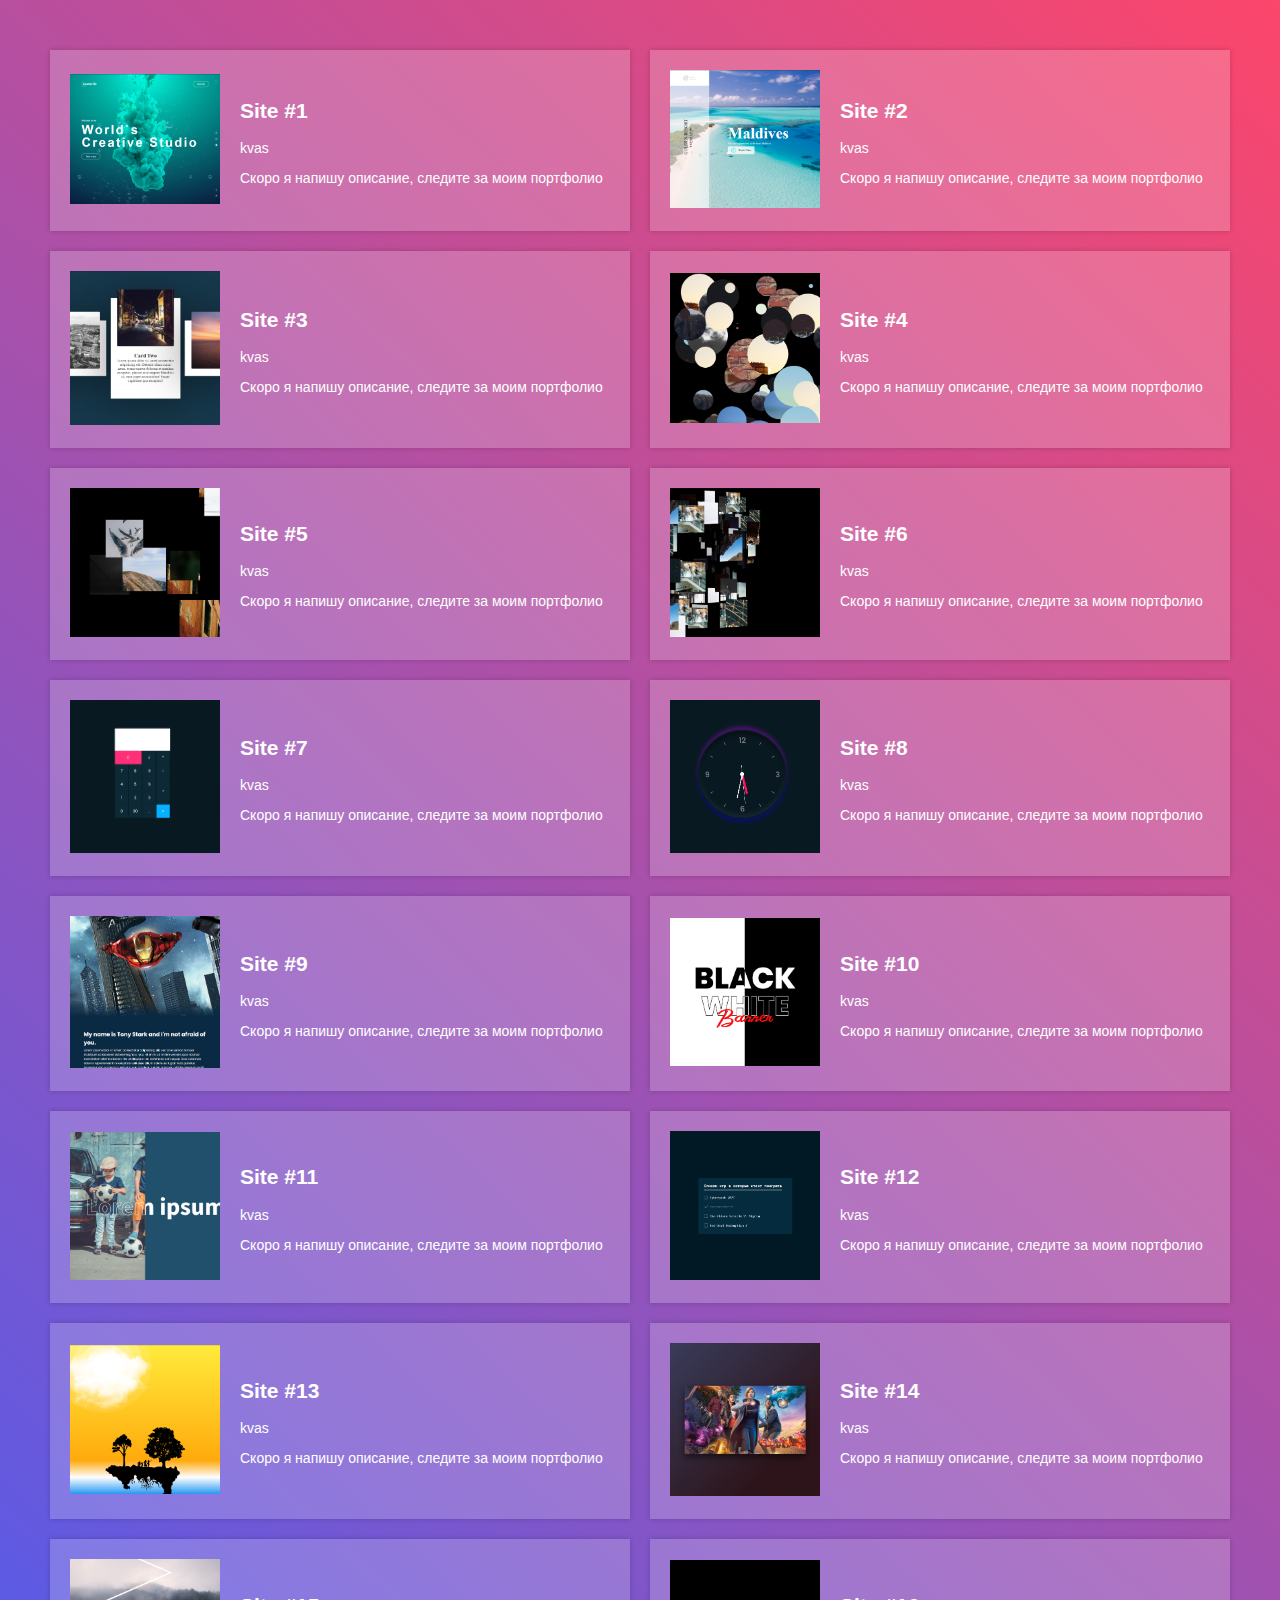
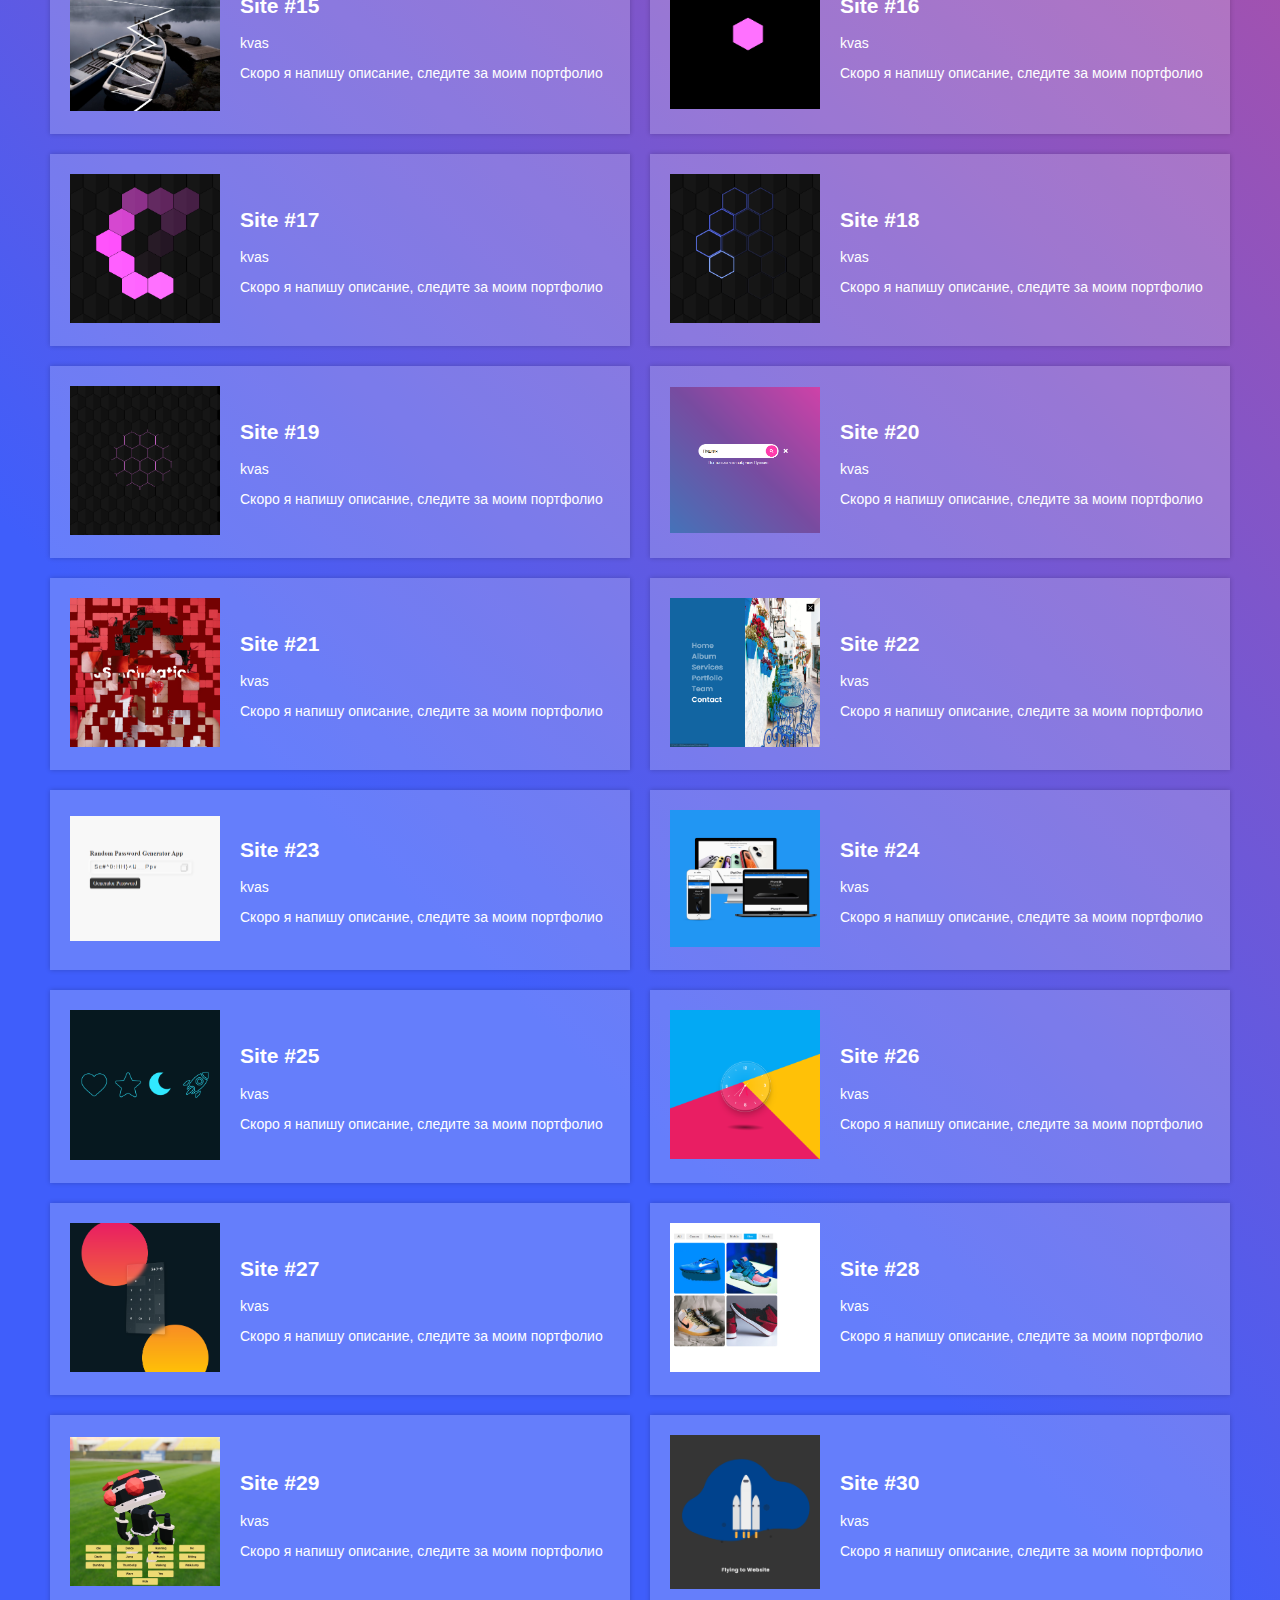
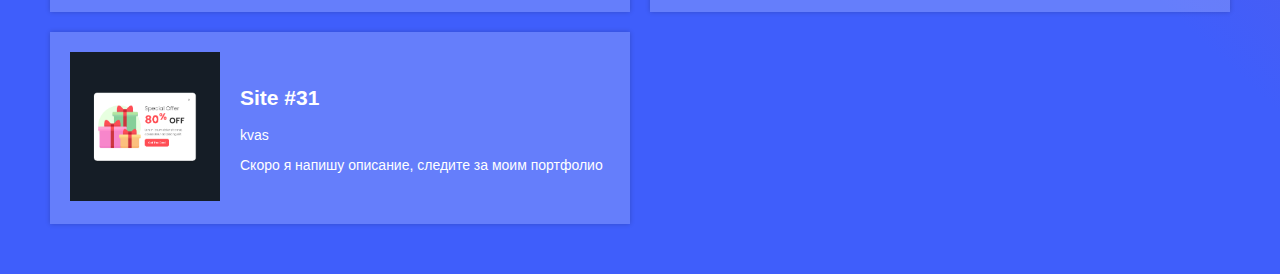
==== index.html @ 6a3a0700 "add all projects" ====
<!DOCTYPE html>
<html lang="en">
<head>
    <meta charset="UTF-8">
    <meta name="viewport" content="width=device-width, initial-scale=1.0">
    <title>Portfolio</title>
    <link rel="stylesheet" href="css/styleGRID.css">
    <link rel="stylesheet" href="css/style.css">
    <link rel="stylesheet" href="https://cdnjs.cloudflare.com/ajax/libs/animate.css/4.1.1/animate.min.css"/>
</head>
<body>
    <div class="albums">

        <div class="album animate__animated animate__flipInX">
            <a href="edison/site1/index.html">
                <img src="edison/site1/show.png" alt="">
            </a>
            <div class="album_details">
                <h2>Site #1</h2>
                <a href="#" target="_blank">
                    <p class="album_artist">kvas</p>
                </a>
                <p class="album_desc">Скоро я напишу описание, следите за моим портфолио</p>
            </div>
        </div>

        <div class="album animate__animated animate__flipInX">
            <a href="edison/site2/index.html">
                <img src="edison/site2/show.png" alt="">
            </a>
            <div class="album_details">
                <h2>Site #2</h2>
                <a href="#" target="_blank">
                    <p class="album_artist">kvas</p>
                </a>
                <p class="album_desc">Скоро я напишу описание, следите за моим портфолио</p>
            </div>
        </div>

        <div class="album animate__animated animate__flipInX">
            <a href="edison/site3/index.html">
                <img src="edison/site3/show.png" alt="">
            </a>
            <div class="album_details">
                <h2>Site #3</h2>
                <a href="#" target="_blank">
                    <p class="album_artist">kvas</p>
                </a>
                <p class="album_desc">Скоро я напишу описание, следите за моим портфолио</p>
            </div>
        </div>

        <div class="album animate__animated animate__flipInX">
            <a href="edison/site4/index.html">
                <img src="edison/site4/show.png" alt="">
            </a>
            <div class="album_details">
                <h2>Site #4</h2>
                <a href="#" target="_blank">
                    <p class="album_artist">kvas</p>
                </a>
                <p class="album_desc">Скоро я напишу описание, следите за моим портфолио</p>
            </div>
        </div>

        <div class="album animate__animated animate__flipInX">
            <a href="edison/site5/index.html">
                <img src="edison/site5/show.png" alt="">
            </a>
            <div class="album_details">
                <h2>Site #5</h2>
                <a href="#" target="_blank">
                    <p class="album_artist">kvas</p>
                </a>
                <p class="album_desc">Скоро я напишу описание, следите за моим портфолио</p>
            </div>
        </div>

        <div class="album animate__animated animate__flipInX">
            <a href="edison/site6/index.html">
                <img src="edison/site6/show.png" alt="">
            </a>
            <div class="album_details">
                <h2>Site #6</h2>
                <a href="#" target="_blank">
                    <p class="album_artist">kvas</p>
                </a>
                <p class="album_desc">Скоро я напишу описание, следите за моим портфолио</p>
            </div>
        </div>

        <div class="album animate__animated animate__flipInX">
            <a href="edison/site7/index.html">
                <img src="edison/site7/show.png" alt="">
            </a>
            <div class="album_details">
                <h2>Site #7</h2>
                <a href="#" target="_blank">
                    <p class="album_artist">kvas</p>
                </a>
                <p class="album_desc">Скоро я напишу описание, следите за моим портфолио</p>
            </div>
        </div>

        <div class="album animate__animated animate__flipInX">
            <a href="edison/site8/index.html">
                <img src="edison/site8/show.png" alt="">
            </a>
            <div class="album_details">
                <h2>Site #8</h2>
                <a href="#" target="_blank">
                    <p class="album_artist">kvas</p>
                </a>
                <p class="album_desc">Скоро я напишу описание, следите за моим портфолио</p>
            </div>
        </div>

        <div class="album animate__animated animate__flipInX">
            <a href="edison/site9/index.html">
                <img src="edison/site9/show.png" alt="">
            </a>
            <div class="album_details">
                <h2>Site #9</h2>
                <a href="#" target="_blank">
                    <p class="album_artist">kvas</p>
                </a>
                <p class="album_desc">Скоро я напишу описание, следите за моим портфолио</p>
            </div>
        </div>

        <div class="album animate__animated animate__flipInX">
            <a href="edison/site10/index.html">
                <img src="edison/site10/show.png" alt="">
            </a>
            <div class="album_details">
                <h2>Site #10</h2>
                <a href="#" target="_blank">
                    <p class="album_artist">kvas</p>
                </a>
                <p class="album_desc">Скоро я напишу описание, следите за моим портфолио</p>
            </div>
        </div>

        <div class="album animate__animated animate__flipInX">
            <a href="edison/site11/index.html">
                <img src="edison/site11/show.png" alt="">
            </a>
            <div class="album_details">
                <h2>Site #11</h2>
                <a href="#" target="_blank">
                    <p class="album_artist">kvas</p>
                </a>
                <p class="album_desc">Скоро я напишу описание, следите за моим портфолио</p>
            </div>
        </div>

        <div class="album animate__animated animate__flipInX">
            <a href="edison/site12/index.html">
                <img src="edison/site12/show.png" alt="">
            </a>
            <div class="album_details">
                <h2>Site #12</h2>
                <a href="#" target="_blank">
                    <p class="album_artist">kvas</p>
                </a>
                <p class="album_desc">Скоро я напишу описание, следите за моим портфолио</p>
            </div>
        </div>

        <div class="album animate__animated animate__flipInX">
            <a href="edison/site13/index.html">
                <img src="edison/site13/show.png" alt="">
            </a>
            <div class="album_details">
                <h2>Site #13</h2>
                <a href="#" target="_blank">
                    <p class="album_artist">kvas</p>
                </a>
                <p class="album_desc">Скоро я напишу описание, следите за моим портфолио</p>
            </div>
        </div>

        <div class="album animate__animated animate__flipInX">
            <a href="edison/site14/index.html">
                <img src="edison/site14/show.png" alt="">
            </a>
            <div class="album_details">
                <h2>Site #14</h2>
                <a href="#" target="_blank">
                    <p class="album_artist">kvas</p>
                </a>
                <p class="album_desc">Скоро я напишу описание, следите за моим портфолио</p>
            </div>
        </div>

        <div class="album animate__animated animate__flipInX">
            <a href="edison/site15/index.html">
                <img src="edison/site15/show.png" alt="">
            </a>
            <div class="album_details">
                <h2>Site #15</h2>
                <a href="#" target="_blank">
                    <p class="album_artist">kvas</p>
                </a>
                <p class="album_desc">Скоро я напишу описание, следите за моим портфолио</p>
            </div>
        </div>

        <div class="album animate__animated animate__flipInX">
            <a href="edison/site16/index.html">
                <img src="edison/site16/show.png" alt="">
            </a>
            <div class="album_details">
                <h2>Site #16</h2>
                <a href="#" target="_blank">
                    <p class="album_artist">kvas</p>
                </a>
                <p class="album_desc">Скоро я напишу описание, следите за моим портфолио</p>
            </div>
        </div>

        <div class="album animate__animated animate__flipInX">
            <a href="edison/site17/index.html">
                <img src="edison/site17/show.png" alt="">
            </a>
            <div class="album_details">
                <h2>Site #17</h2>
                <a href="#" target="_blank">
                    <p class="album_artist">kvas</p>
                </a>
                <p class="album_desc">Скоро я напишу описание, следите за моим портфолио</p>
            </div>
        </div>

        <div class="album animate__animated animate__flipInX">
            <a href="edison/site18/index.html">
                <img src="edison/site18/show.png" alt="">
            </a>
            <div class="album_details">
                <h2>Site #18</h2>
                <a href="#" target="_blank">
                    <p class="album_artist">kvas</p>
                </a>
                <p class="album_desc">Скоро я напишу описание, следите за моим портфолио</p>
            </div>
        </div>

        <div class="album animate__animated animate__flipInX">
            <a href="edison/site19/index.html">
                <img src="edison/site19/show.png" alt="">
            </a>
            <div class="album_details">
                <h2>Site #19</h2>
                <a href="#" target="_blank">
                    <p class="album_artist">kvas</p>
                </a>
                <p class="album_desc">Скоро я напишу описание, следите за моим портфолио</p>
            </div>
        </div>

        <div class="album animate__animated animate__flipInX">
            <a href="edison/site20/index.html">
                <img src="edison/site20/show.png" alt="">
            </a>
            <div class="album_details">
                <h2>Site #20</h2>
                <a href="#" target="_blank">
                    <p class="album_artist">kvas</p>
                </a>
                <p class="album_desc">Скоро я напишу описание, следите за моим портфолио</p>
            </div>
        </div>

        <div class="album animate__animated animate__flipInX">
            <a href="edison/site21/index.html">
                <img src="edison/site21/show.png" alt="">
            </a>
            <div class="album_details">
                <h2>Site #21</h2>
                <a href="#" target="_blank">
                    <p class="album_artist">kvas</p>
                </a>
                <p class="album_desc">Скоро я напишу описание, следите за моим портфолио</p>
            </div>
        </div>

        <div class="album animate__animated animate__flipInX">
            <a href="edison/site22/index.html">
                <img src="edison/site22/show.png" alt="">
            </a>
            <div class="album_details">
                <h2>Site #22</h2>
                <a href="#" target="_blank">
                    <p class="album_artist">kvas</p>
                </a>
                <p class="album_desc">Скоро я напишу описание, следите за моим портфолио</p>
            </div>
        </div>

        <div class="album animate__animated animate__flipInX">
            <a href="edison/site23/index.html">
                <img src="edison/site23/show.png" alt="">
            </a>
            <div class="album_details">
                <h2>Site #23</h2>
                <a href="#" target="_blank">
                    <p class="album_artist">kvas</p>
                </a>
                <p class="album_desc">Скоро я напишу описание, следите за моим портфолио</p>
            </div>
        </div>

        <div class="album animate__animated animate__flipInX">
            <a href="edison/site24/index.html">
                <img src="edison/site24/show.png" alt="">
            </a>
            <div class="album_details">
                <h2>Site #24</h2>
                <a href="#" target="_blank">
                    <p class="album_artist">kvas</p>
                </a>
                <p class="album_desc">Скоро я напишу описание, следите за моим портфолио</p>
            </div>
        </div>

        <div class="album animate__animated animate__flipInX">
            <a href="edison/site25/index.html">
                <img src="edison/site25/show.png" alt="">
            </a>
            <div class="album_details">
                <h2>Site #25</h2>
                <a href="#" target="_blank">
                    <p class="album_artist">kvas</p>
                </a>
                <p class="album_desc">Скоро я напишу описание, следите за моим портфолио</p>
            </div>
        </div>

        <div class="album animate__animated animate__flipInX">
            <a href="edison/site26/index.html">
                <img src="edison/site26/show.png" alt="">
            </a>
            <div class="album_details">
                <h2>Site #26</h2>
                <a href="#" target="_blank">
                    <p class="album_artist">kvas</p>
                </a>
                <p class="album_desc">Скоро я напишу описание, следите за моим портфолио</p>
            </div>
        </div>

        <div class="album animate__animated animate__flipInX">
            <a href="edison/site27/index.html">
                <img src="edison/site27/show.png" alt="">
            </a>
            <div class="album_details">
                <h2>Site #27</h2>
                <a href="#" target="_blank">
                    <p class="album_artist">kvas</p>
                </a>
                <p class="album_desc">Скоро я напишу описание, следите за моим портфолио</p>
            </div>
        </div>

        <div class="album animate__animated animate__flipInX">
            <a href="edison/site28/index.html">
                <img src="edison/site28/show.png" alt="">
            </a>
            <div class="album_details">
                <h2>Site #28</h2>
                <a href="#" target="_blank">
                    <p class="album_artist">kvas</p>
                </a>
                <p class="album_desc">Скоро я напишу описание, следите за моим портфолио</p>
            </div>
        </div>

        <div class="album animate__animated animate__flipInX">
            <a href="edison/site29/index.html">
                <img src="edison/site29/show.png" alt="">
            </a>
            <div class="album_details">
                <h2>Site #29</h2>
                <a href="#" target="_blank">
                    <p class="album_artist">kvas</p>
                </a>
                <p class="album_desc">Скоро я напишу описание, следите за моим портфолио</p>
            </div>
        </div>

        <div class="album animate__animated animate__flipInX">
            <a href="edison/site30/index.html">
                <img src="edison/site30/show.png" alt="">
            </a>
            <div class="album_details">
                <h2>Site #30</h2>
                <a href="#" target="_blank">
                    <p class="album_artist">kvas</p>
                </a>
                <p class="album_desc">Скоро я напишу описание, следите за моим портфолио</p>
            </div>
        </div>

        <div class="album animate__animated animate__flipInX">
            <a href="edison/site31/index.html">
                <img src="edison/site31/show.png" alt="">
            </a>
            <div class="album_details">
                <h2>Site #31</h2>
                <a href="#" target="_blank">
                    <p class="album_artist">kvas</p>
                </a>
                <p class="album_desc">Скоро я напишу описание, следите за моим портфолио</p>
            </div>
        </div>
        
    </div>
</body>
</html>
---- css/styleGRID.css ----
.albums{
    display: grid;
    grid-template-columns: repeat(auto-fit, minmax(400px, 1fr));
    grid-gap: 20px;
    
}

.album{
    display: grid;
    grid-template-columns: 150px 1fr;
    grid-gap: 20px;
    background-color: rgba(255, 255, 255, 0.2);
    box-shadow: 0px 0px 5px rgba(0, 0, 0, 0.2);
    padding: 20px;
    align-items: center;
}

.album img{
    width: 100%;
}

.album a{
    text-decoration: none;
    color: white;
}
 
@media (max-width: 640px){
    .albums{
        grid-template-columns: 1fr;
        grid-gap: 10px;
    }

    .album{
        grid-template-columns: 2fr 1fr;
        grid-gap: 10px;
        padding: 10px;
    }
}

@media (max-width: 380px){
    .albums{
        grid-gap: 5px;
    }
    .album{
        grid-template-columns: 1fr;
        grid-template-rows: 1.5fr 1fr;
        grid-gap: 5px;
        padding: 5px;
        text-align: center;
    }
    body{
        margin: 20px !important;
    }
    
}
---- css/style.css ----
html{
    font-size: 14px;
    font-weight: 300;
    font-family: -apple-system, BlinkMacSystemFont, 'Segoe UI', Roboto, Oxygen, Ubuntu, Cantarell, 'Open Sans', 'Helvetica Neue', sans-serif;
    color: white;
}

body{
    background: rgb(63,94,251);
    background: linear-gradient(43deg, rgba(63,94,251,1) 29%, rgba(252,70,107,1) 100%);
    margin: 50px;
    min-height: 100vh;
}
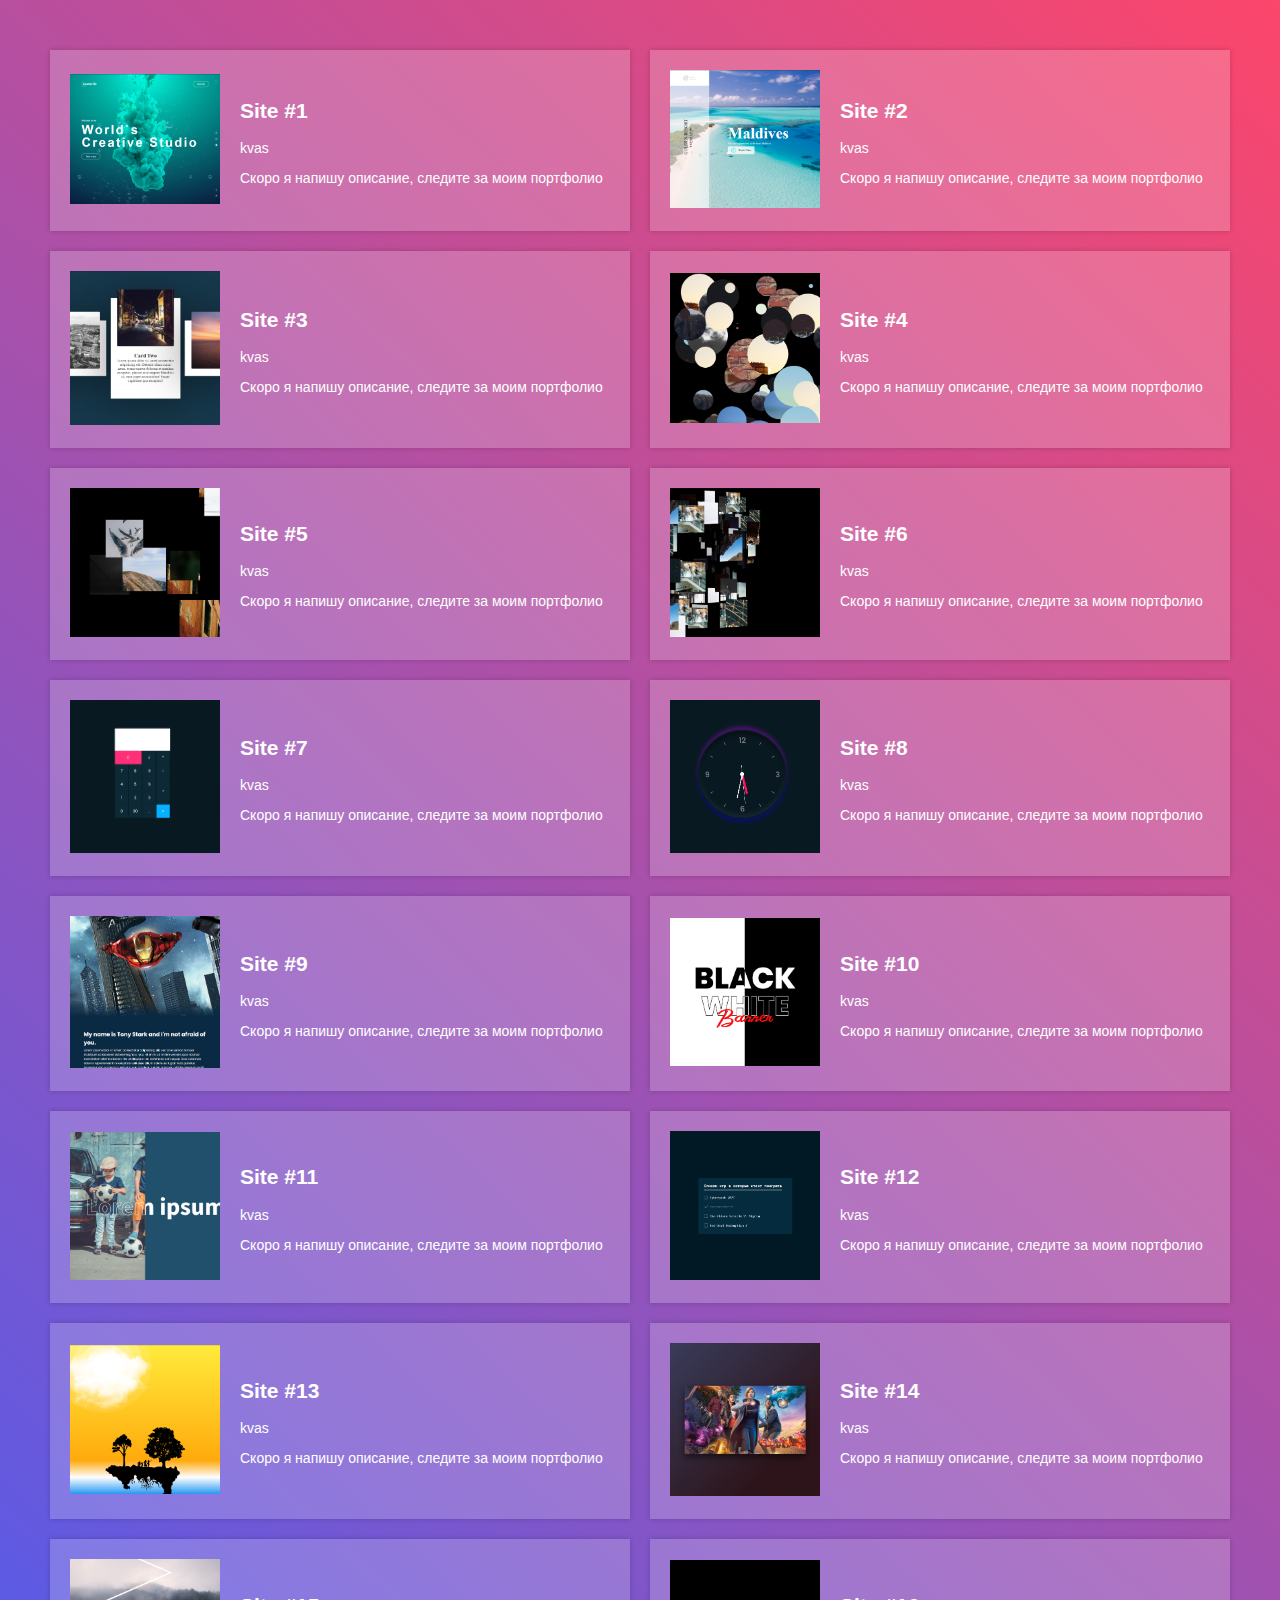
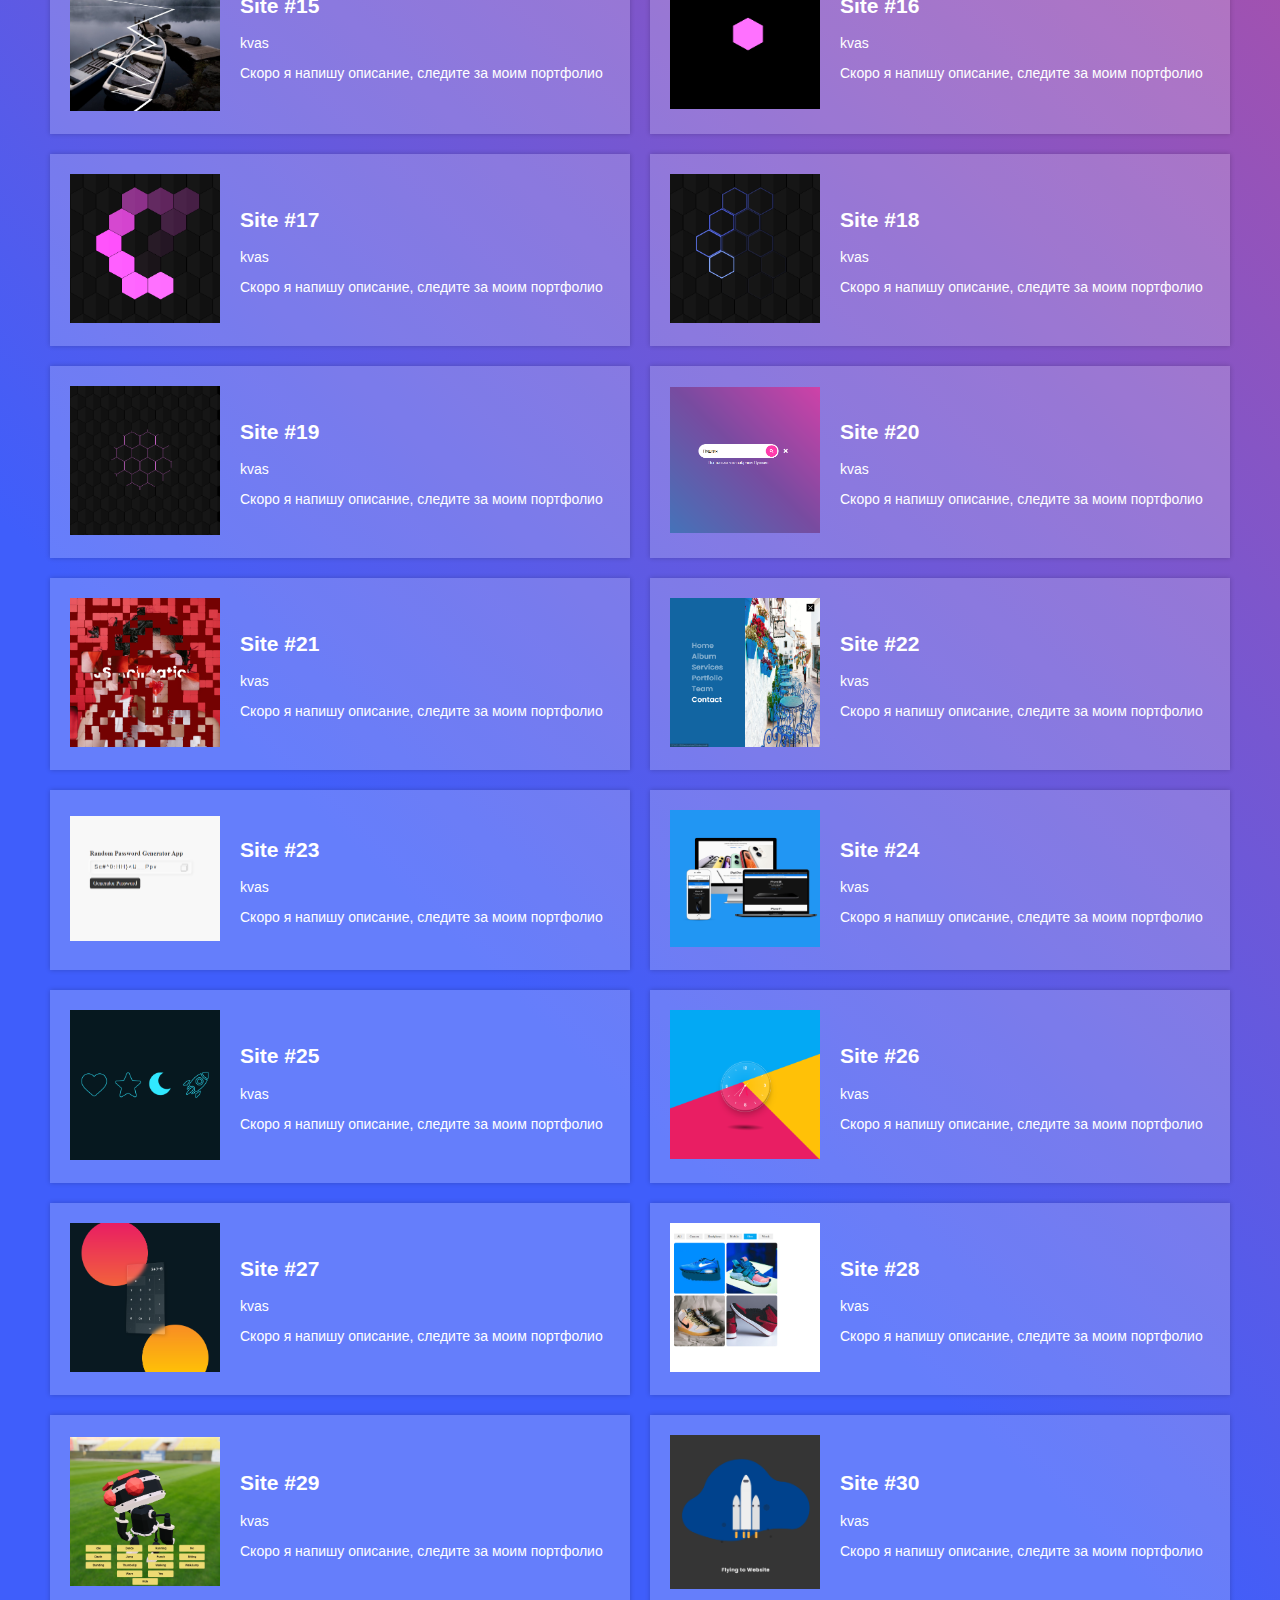
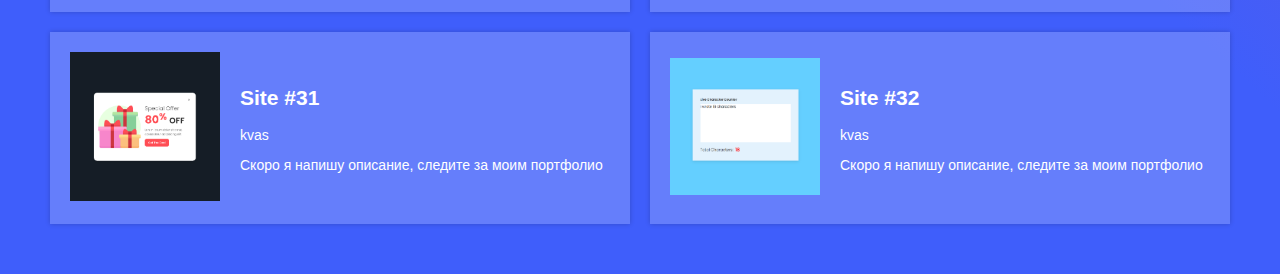
==== commit 969c4e2d: "+ live counter" ====
--- a/index.html
+++ b/index.html
@@ -414,6 +414,18 @@
             </div>
         </div>
         
+        <div class="album animate__animated animate__flipInX">
+            <a href="edison/site32/index.html">
+                <img src="edison/site32/show.png" alt="">
+            </a>
+            <div class="album_details">
+                <h2>Site #32</h2>
+                <a href="#" target="_blank">
+                    <p class="album_artist">kvas</p>
+                </a>
+                <p class="album_desc">Скоро я напишу описание, следите за моим портфолио</p>
+            </div>
+        </div>
     </div>
 </body>
 </html>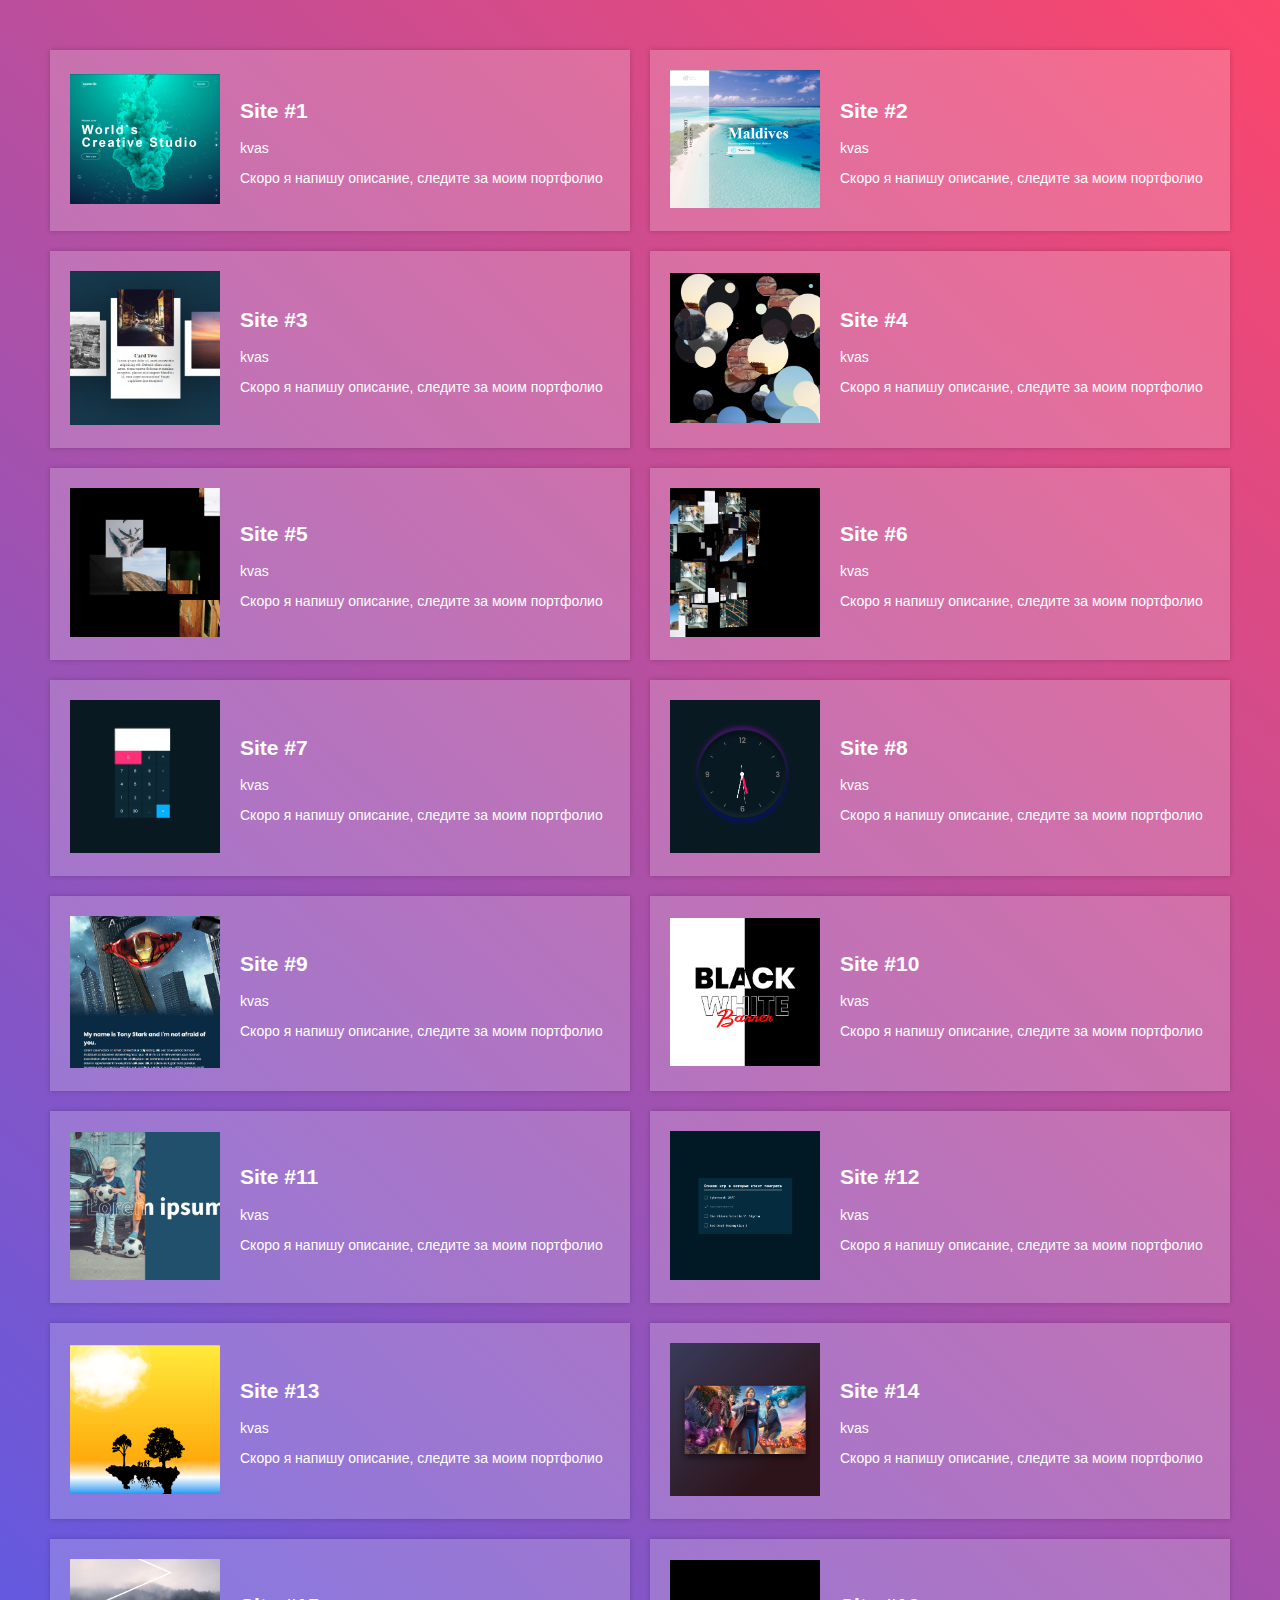
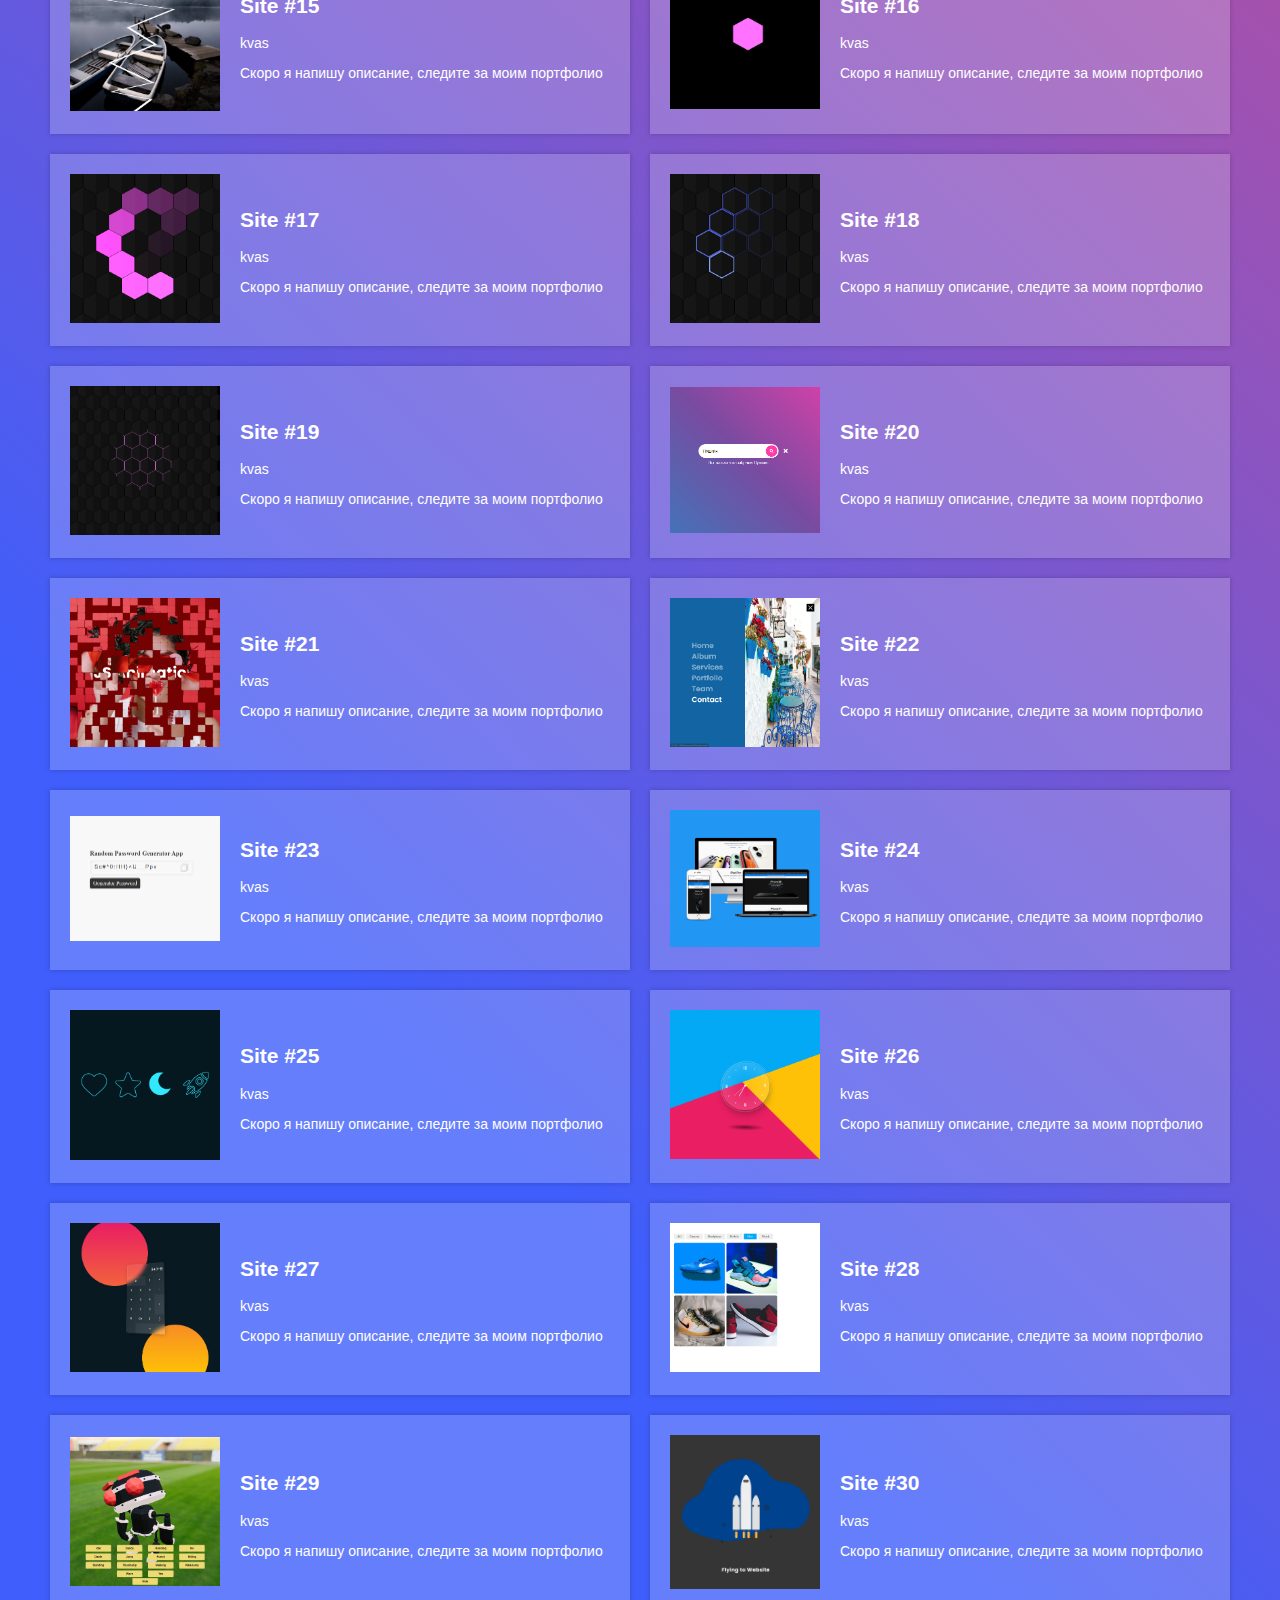
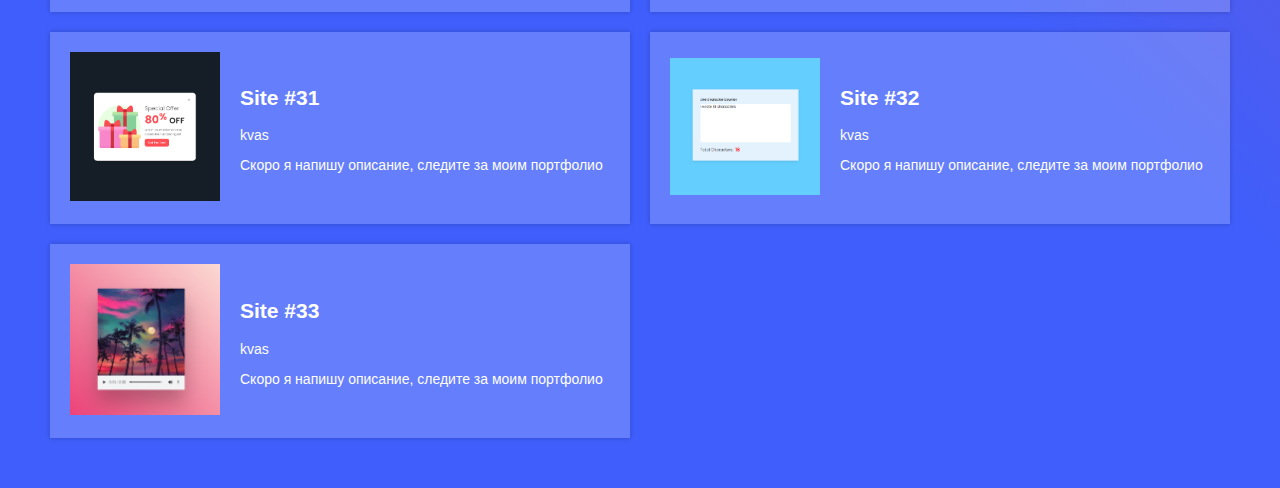
==== commit e384f3f5: "+ music player" ====
--- a/index.html
+++ b/index.html
@@ -426,6 +426,20 @@
                 <p class="album_desc">Скоро я напишу описание, следите за моим портфолио</p>
             </div>
         </div>
+
+        <div class="album animate__animated animate__flipInX">
+            <a href="edison/site33/index.html">
+                <img src="edison/site33/show.png" alt="">
+            </a>
+            <div class="album_details">
+                <h2>Site #33</h2>
+                <a href="#" target="_blank">
+                    <p class="album_artist">kvas</p>
+                </a>
+                <p class="album_desc">Скоро я напишу описание, следите за моим портфолио</p>
+            </div>
+        </div>
+
     </div>
 </body>
 </html>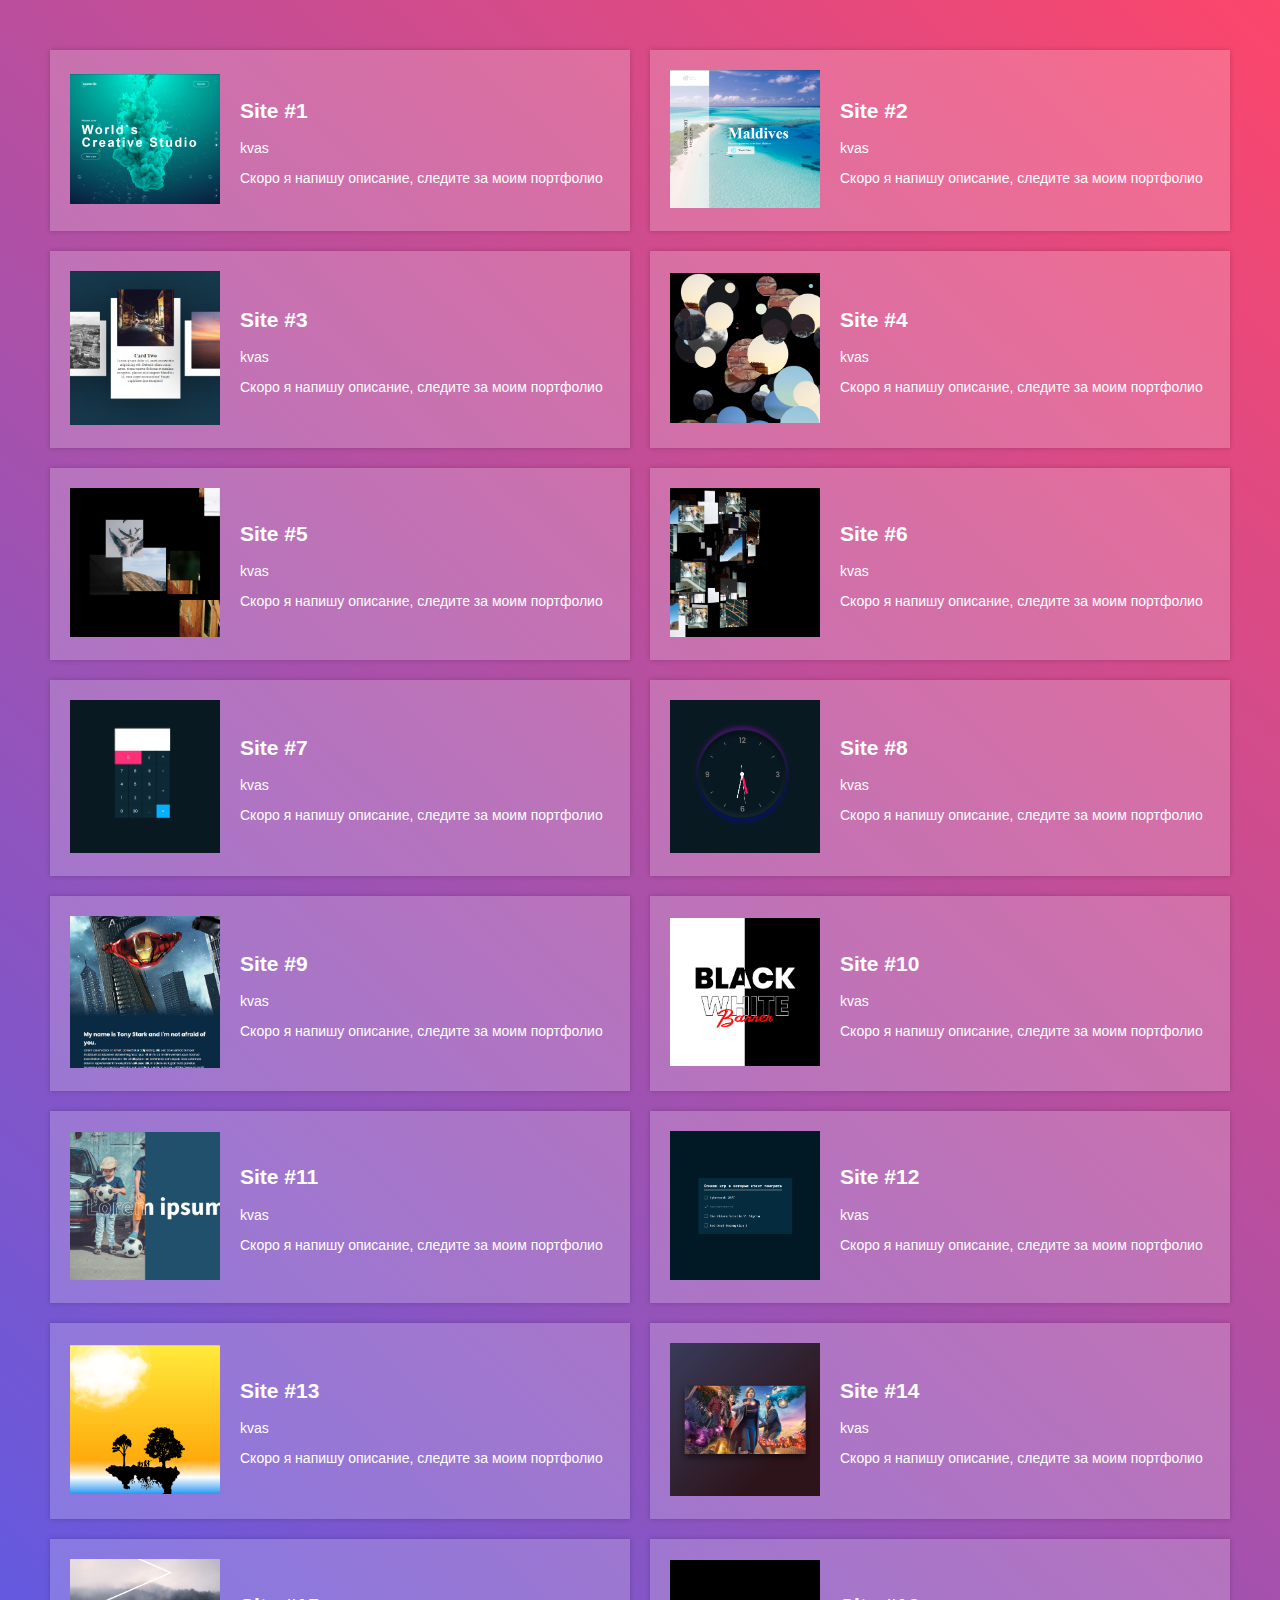
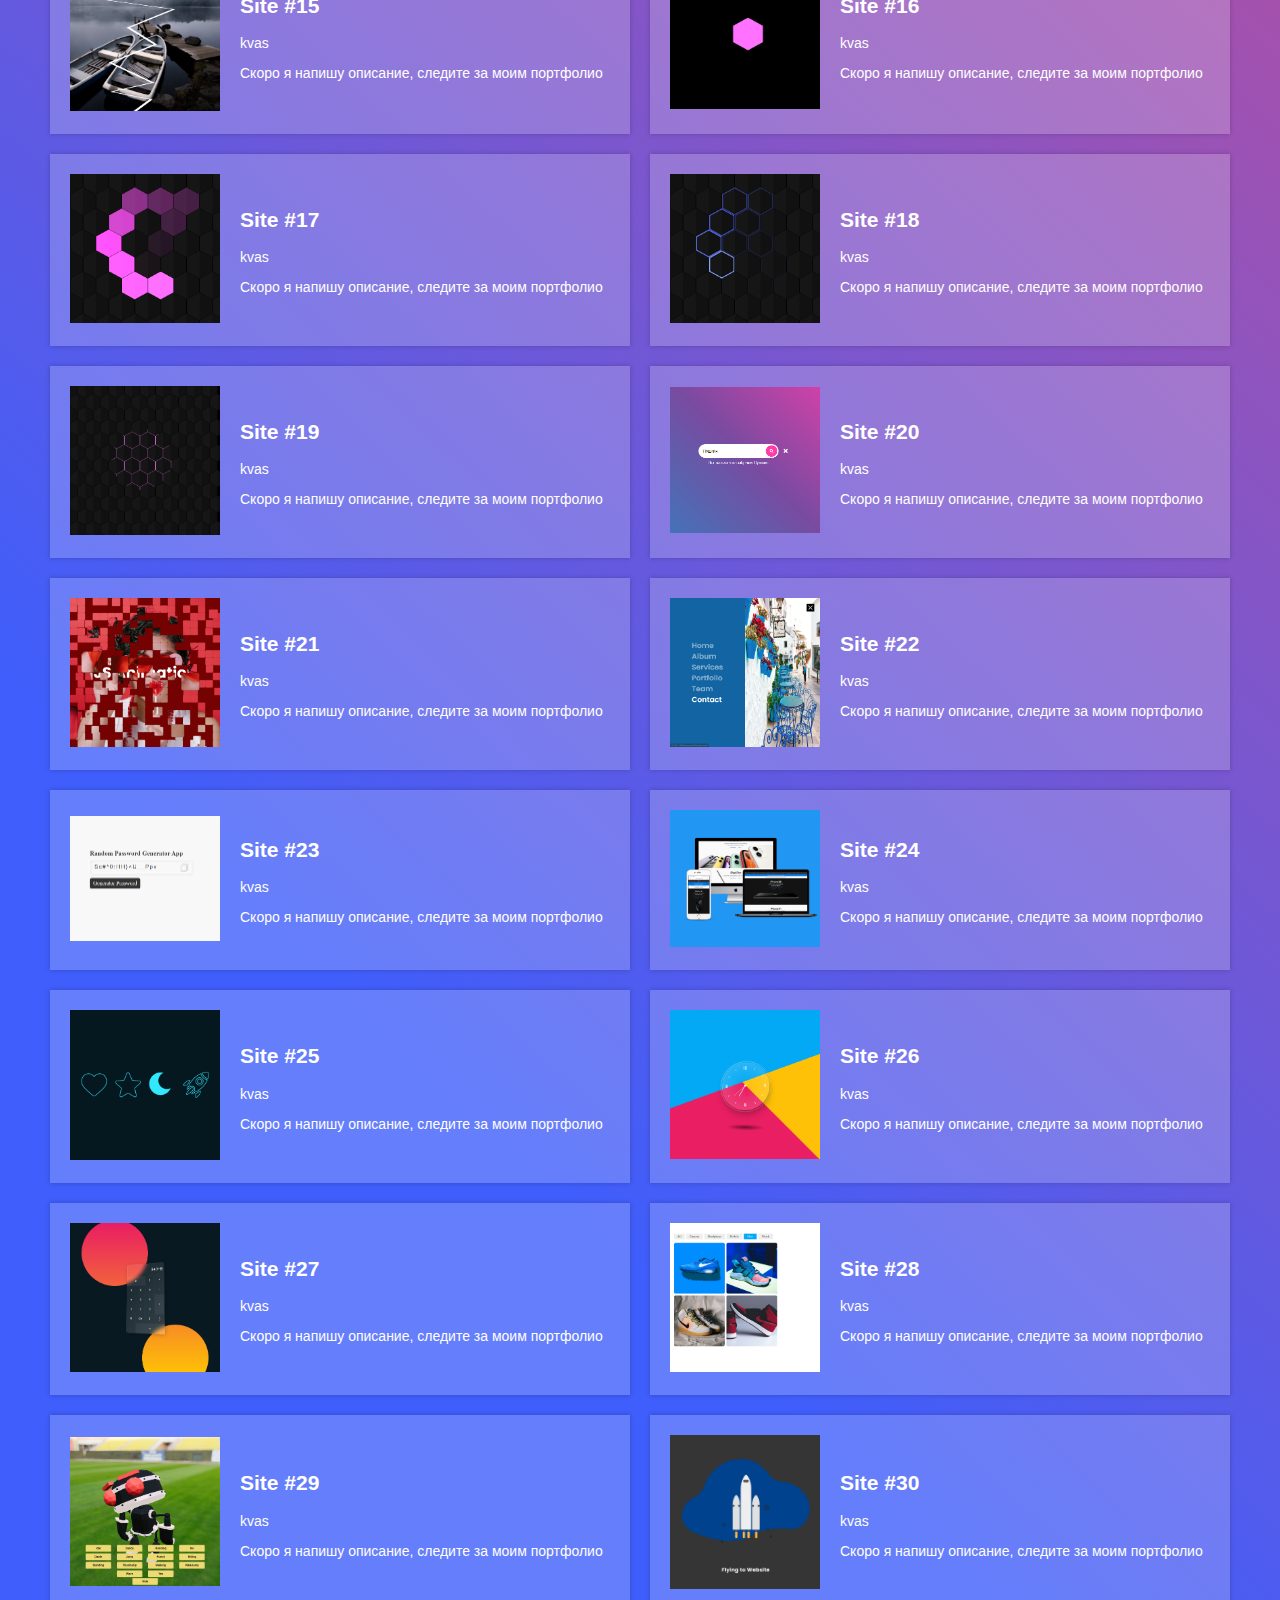
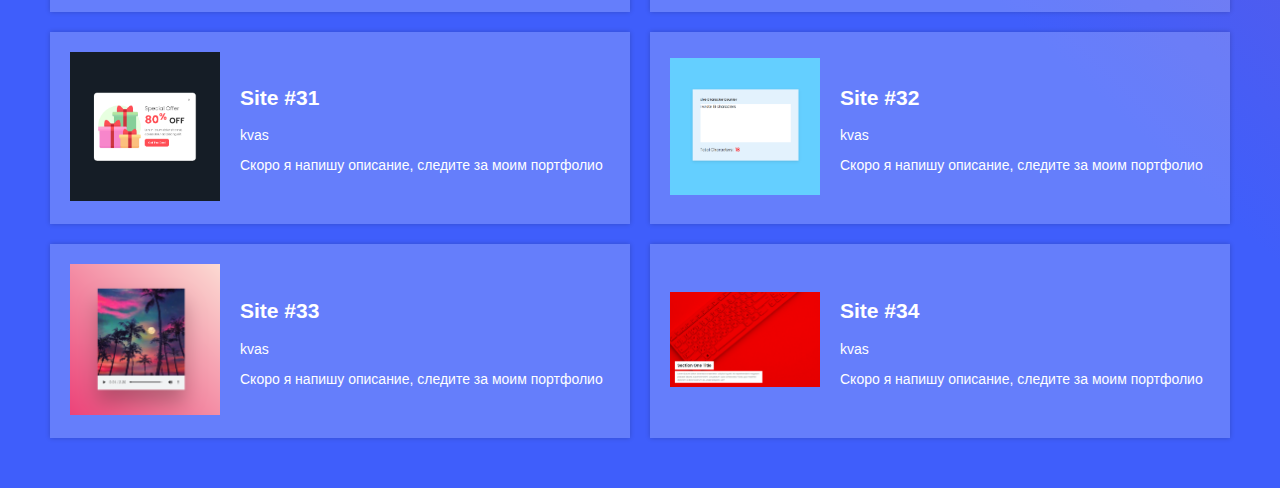
==== commit e7dc7d9b: "+ presentation" ====
--- a/index.html
+++ b/index.html
@@ -440,6 +440,19 @@
             </div>
         </div>
 
+        <div class="album animate__animated animate__flipInX">
+            <a href="edison/site34/index.html">
+                <img src="edison/site34/show.png" alt="">
+            </a>
+            <div class="album_details">
+                <h2>Site #34</h2>
+                <a href="#" target="_blank">
+                    <p class="album_artist">kvas</p>
+                </a>
+                <p class="album_desc">Скоро я напишу описание, следите за моим портфолио</p>
+            </div>
+        </div>
+
     </div>
 </body>
 </html>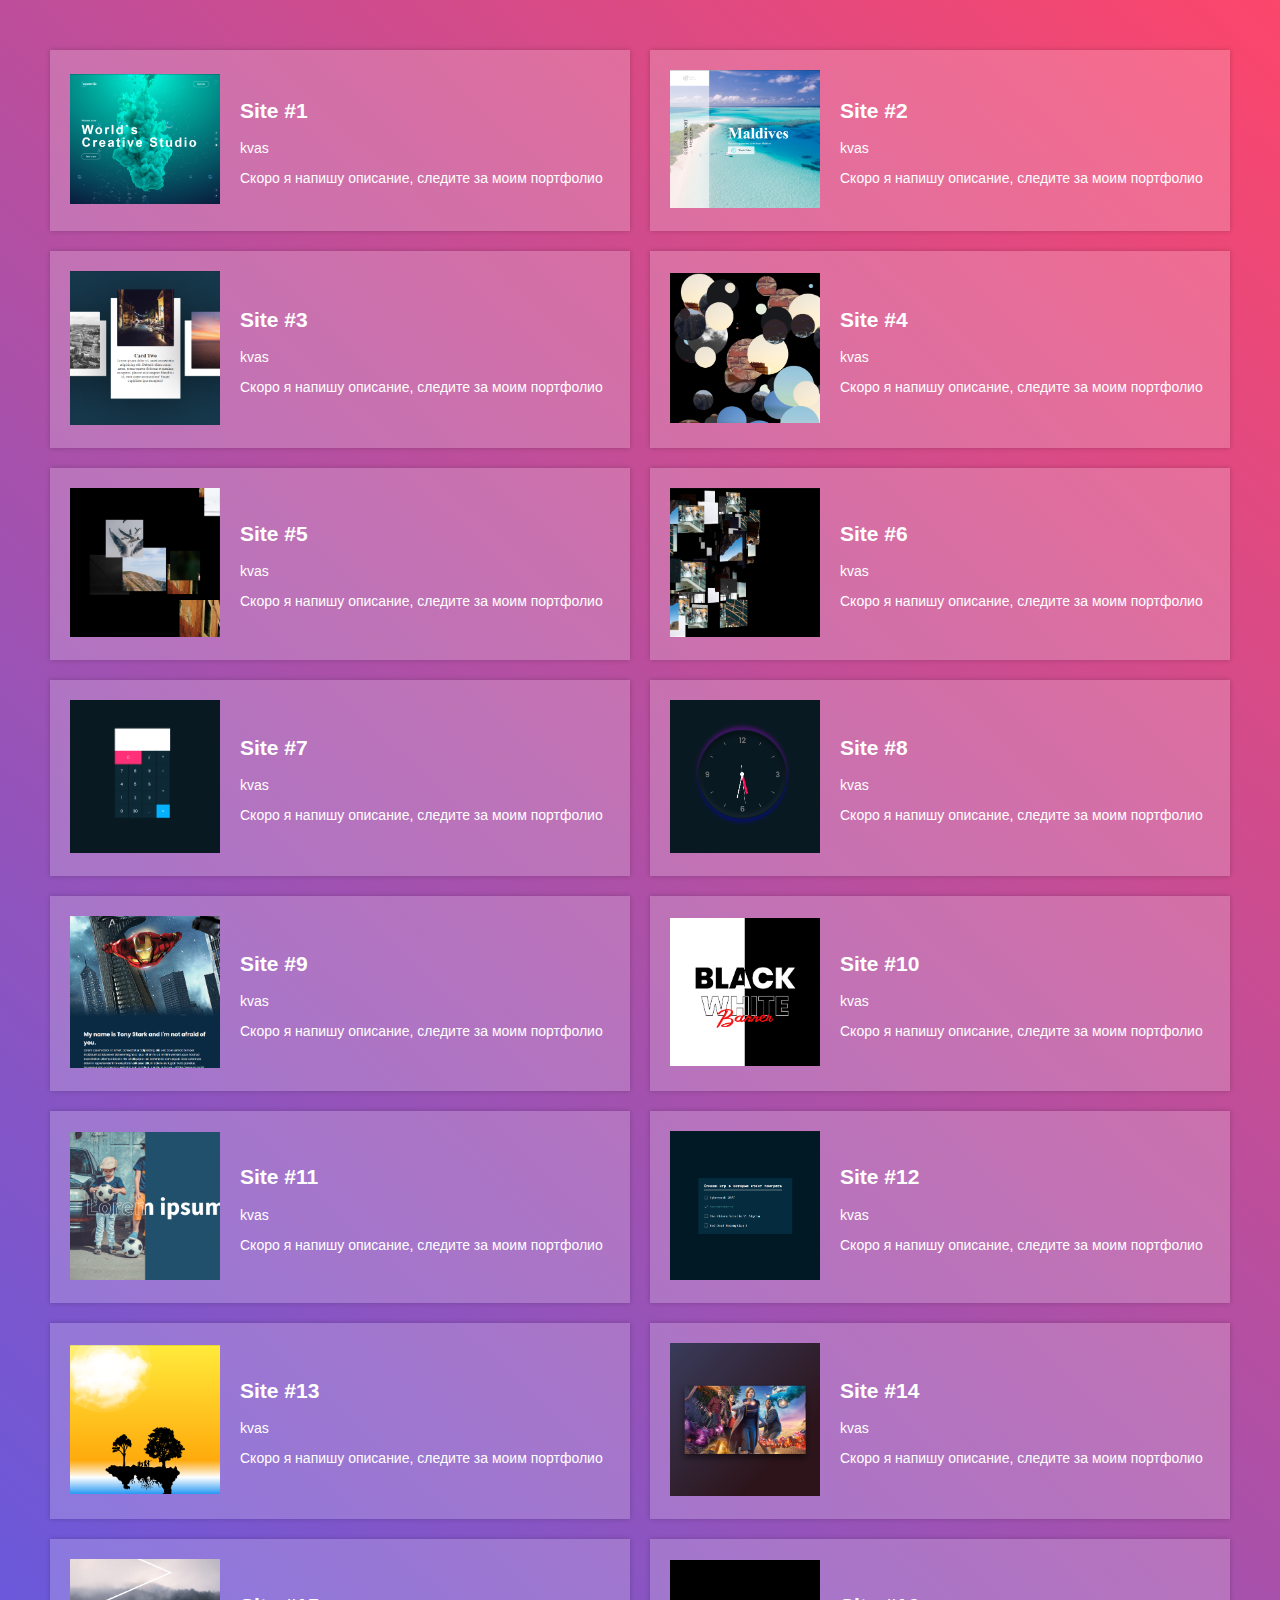
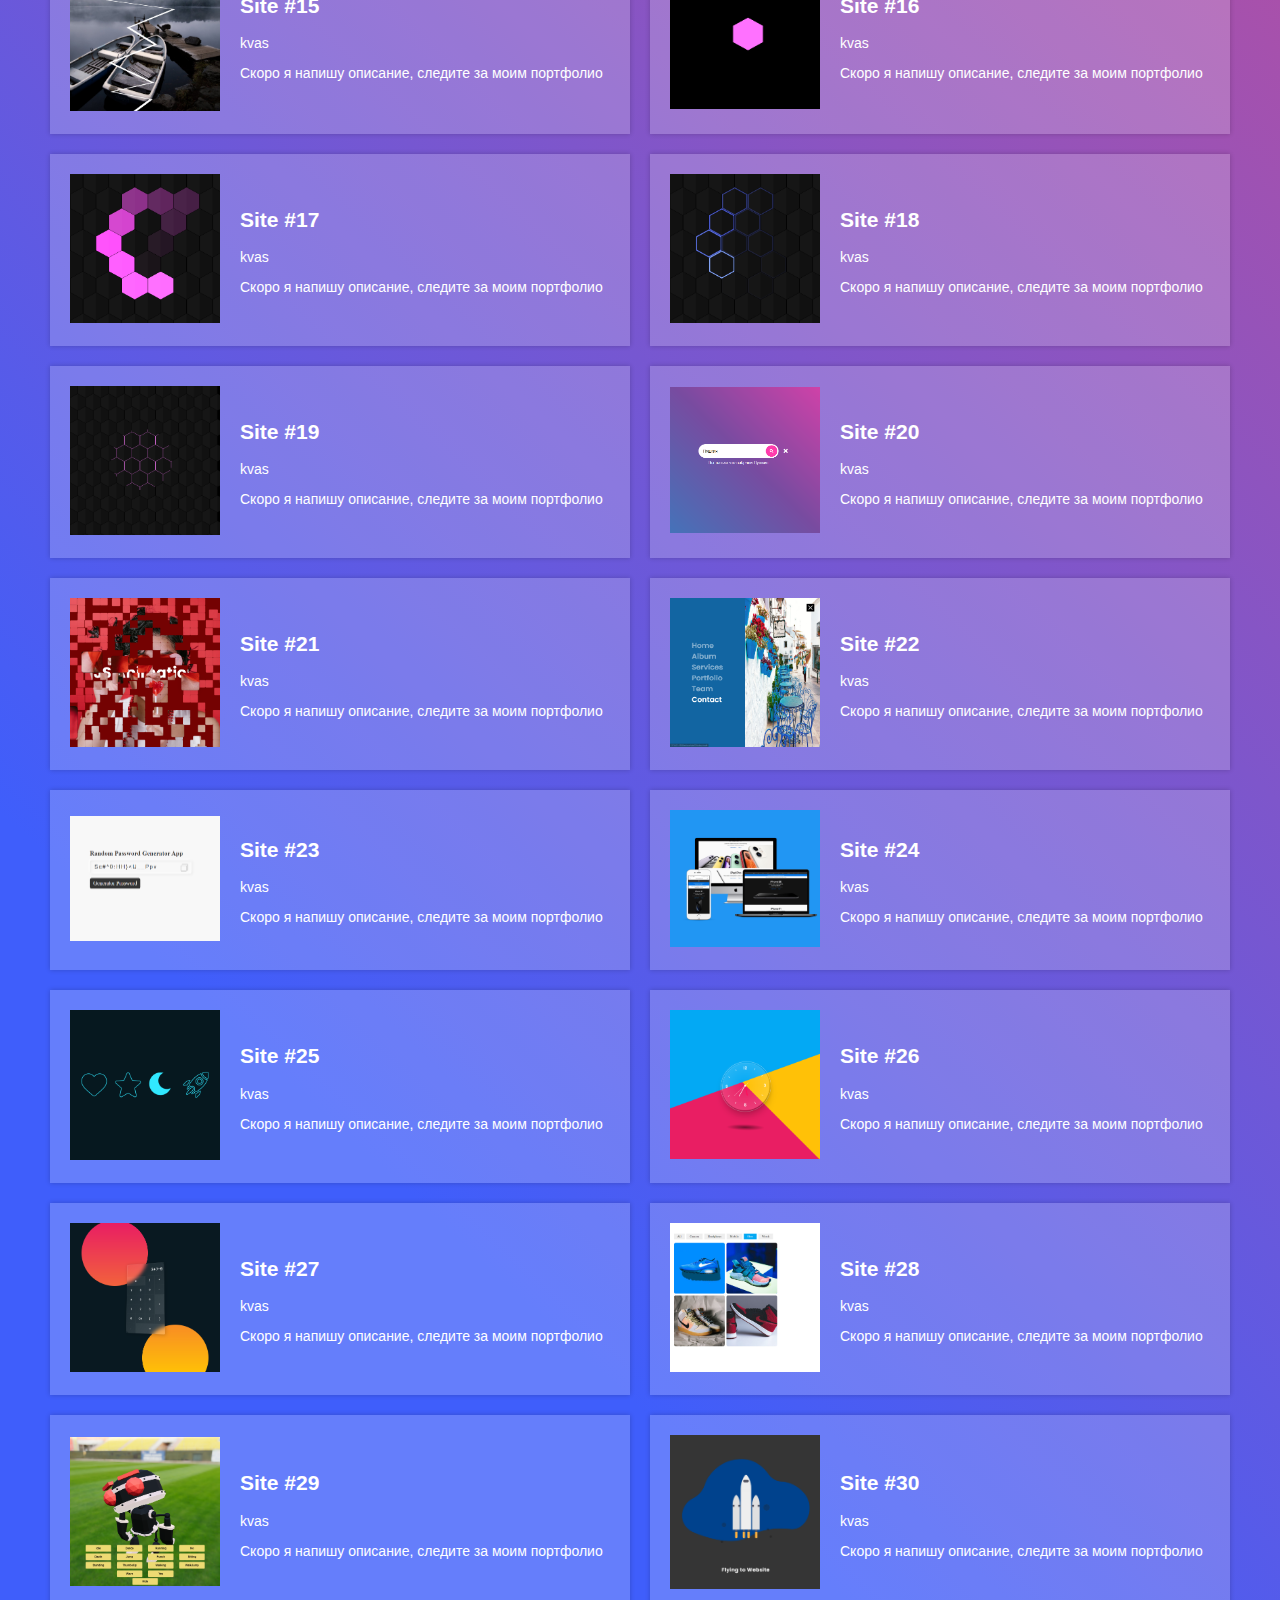
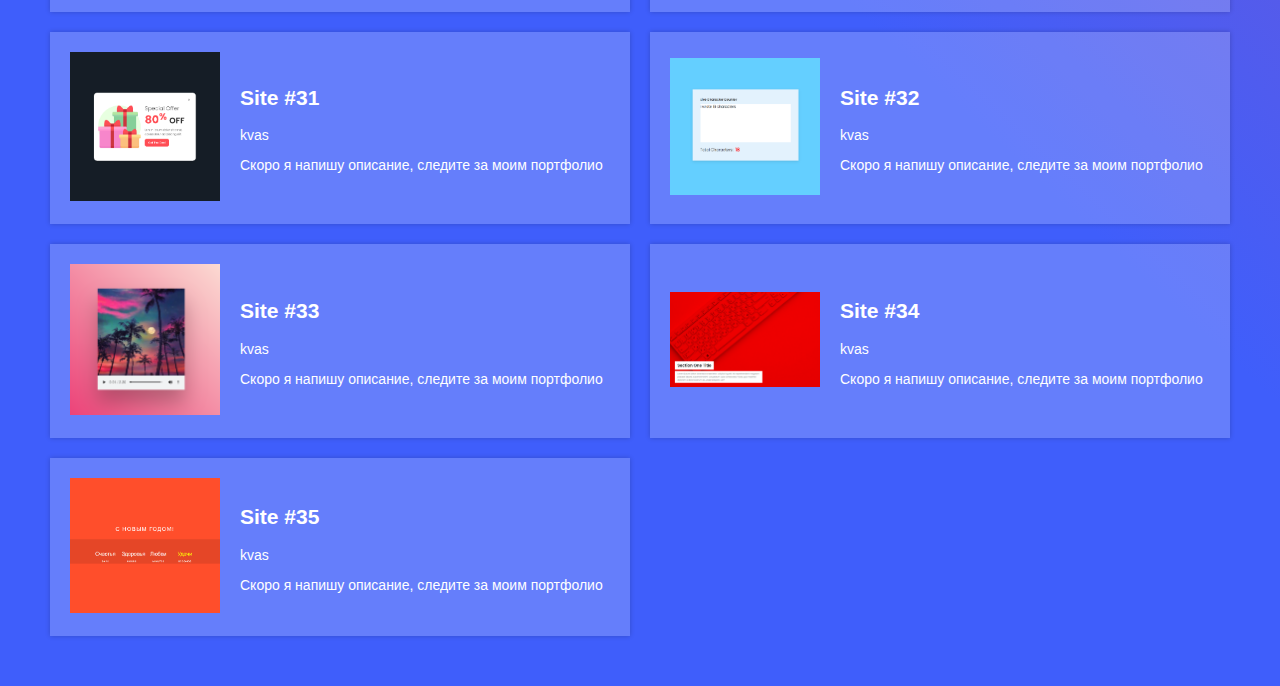
==== commit 20d661a4: "+ countdown" ====
--- a/index.html
+++ b/index.html
@@ -453,6 +453,19 @@
             </div>
         </div>
 
+        <div class="album animate__animated animate__flipInX">
+            <a href="edison/site35/index.html">
+                <img src="edison/site35/show.png" alt="">
+            </a>
+            <div class="album_details">
+                <h2>Site #35</h2>
+                <a href="#" target="_blank">
+                    <p class="album_artist">kvas</p>
+                </a>
+                <p class="album_desc">Скоро я напишу описание, следите за моим портфолио</p>
+            </div>
+        </div>
+
     </div>
 </body>
 </html>